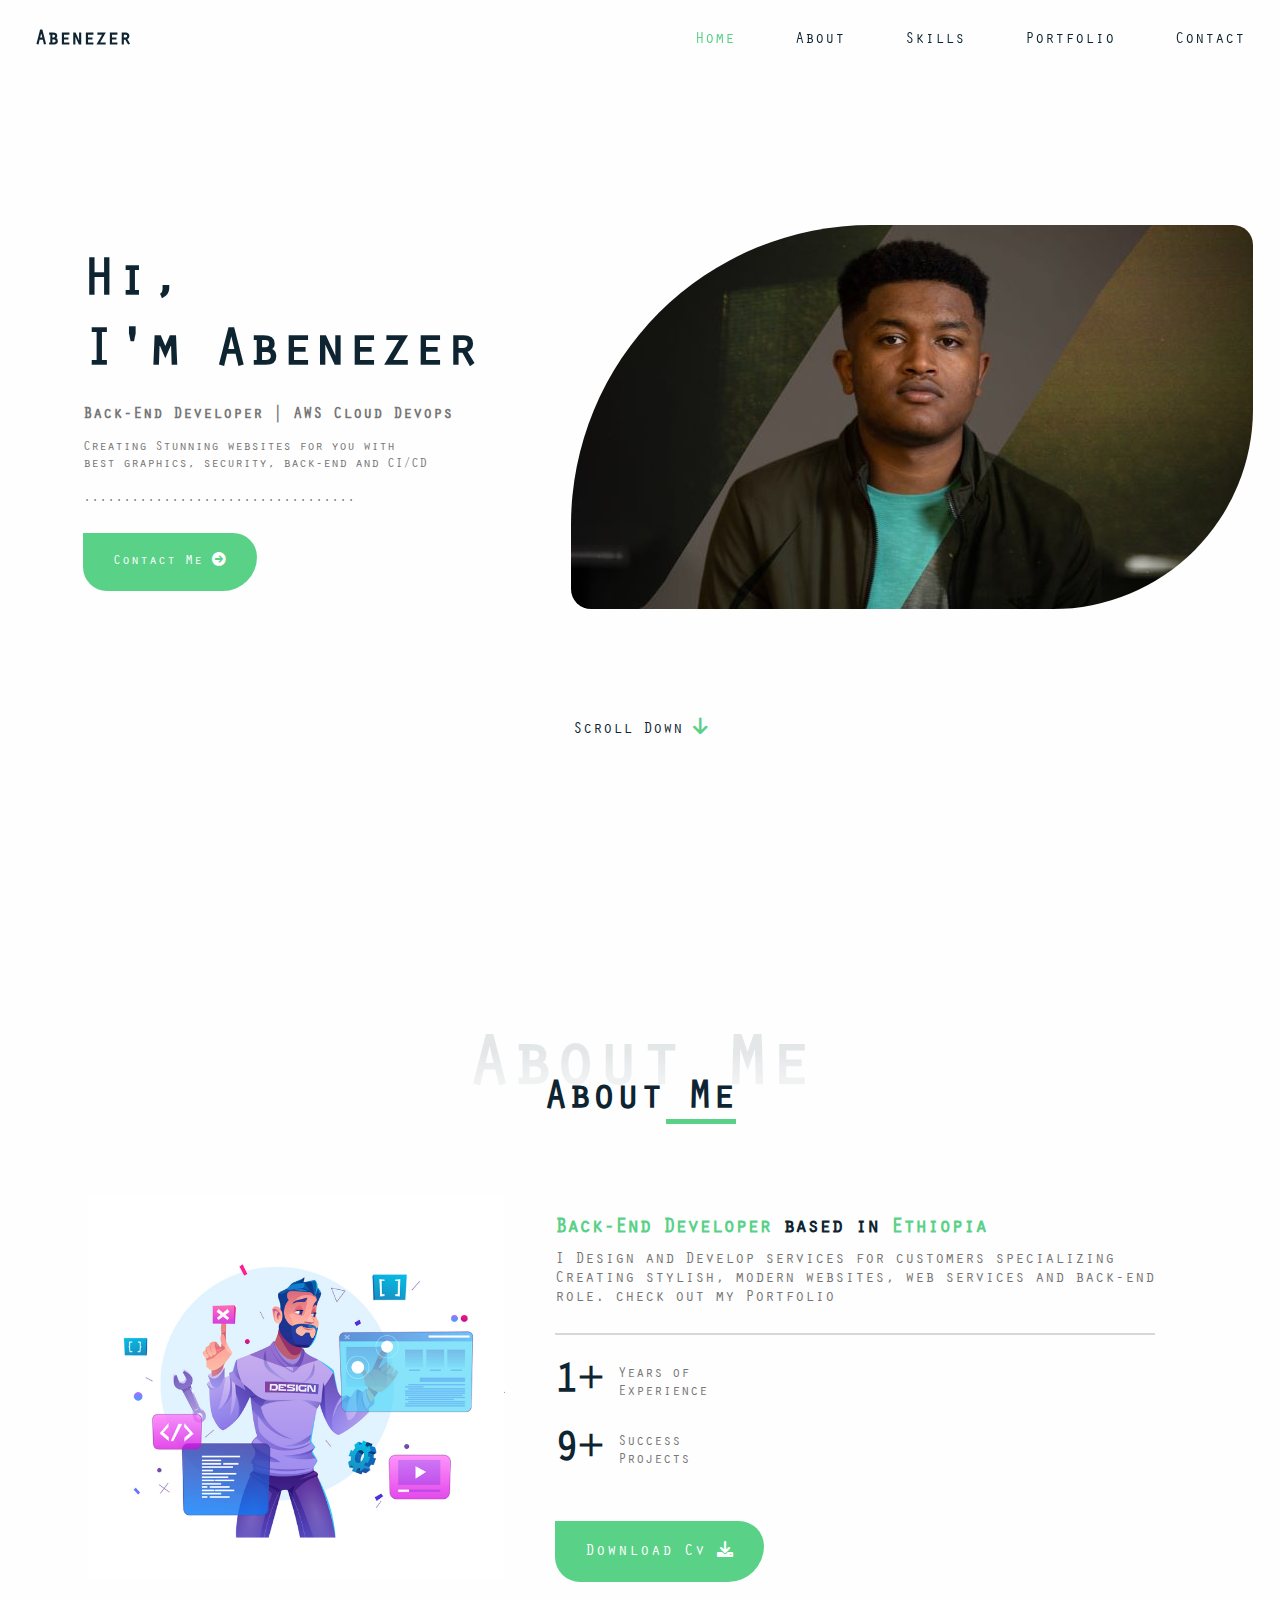
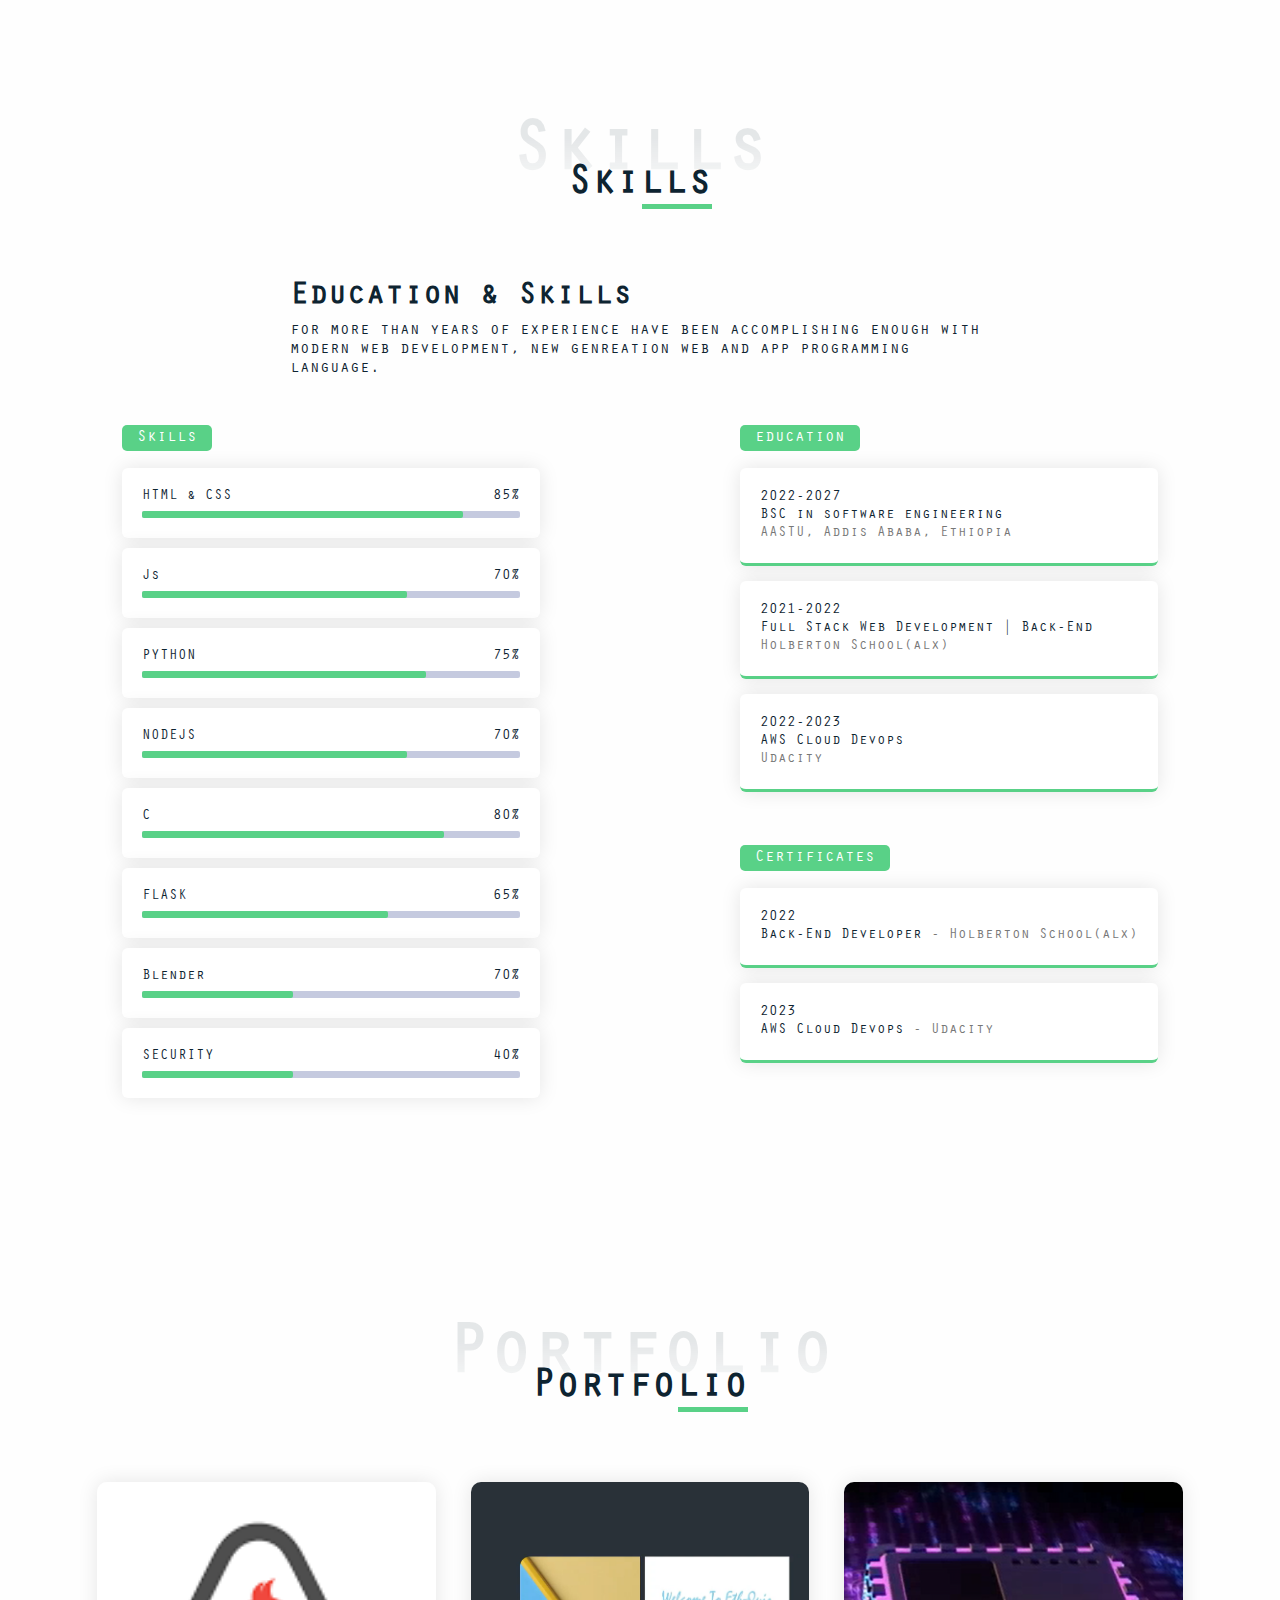
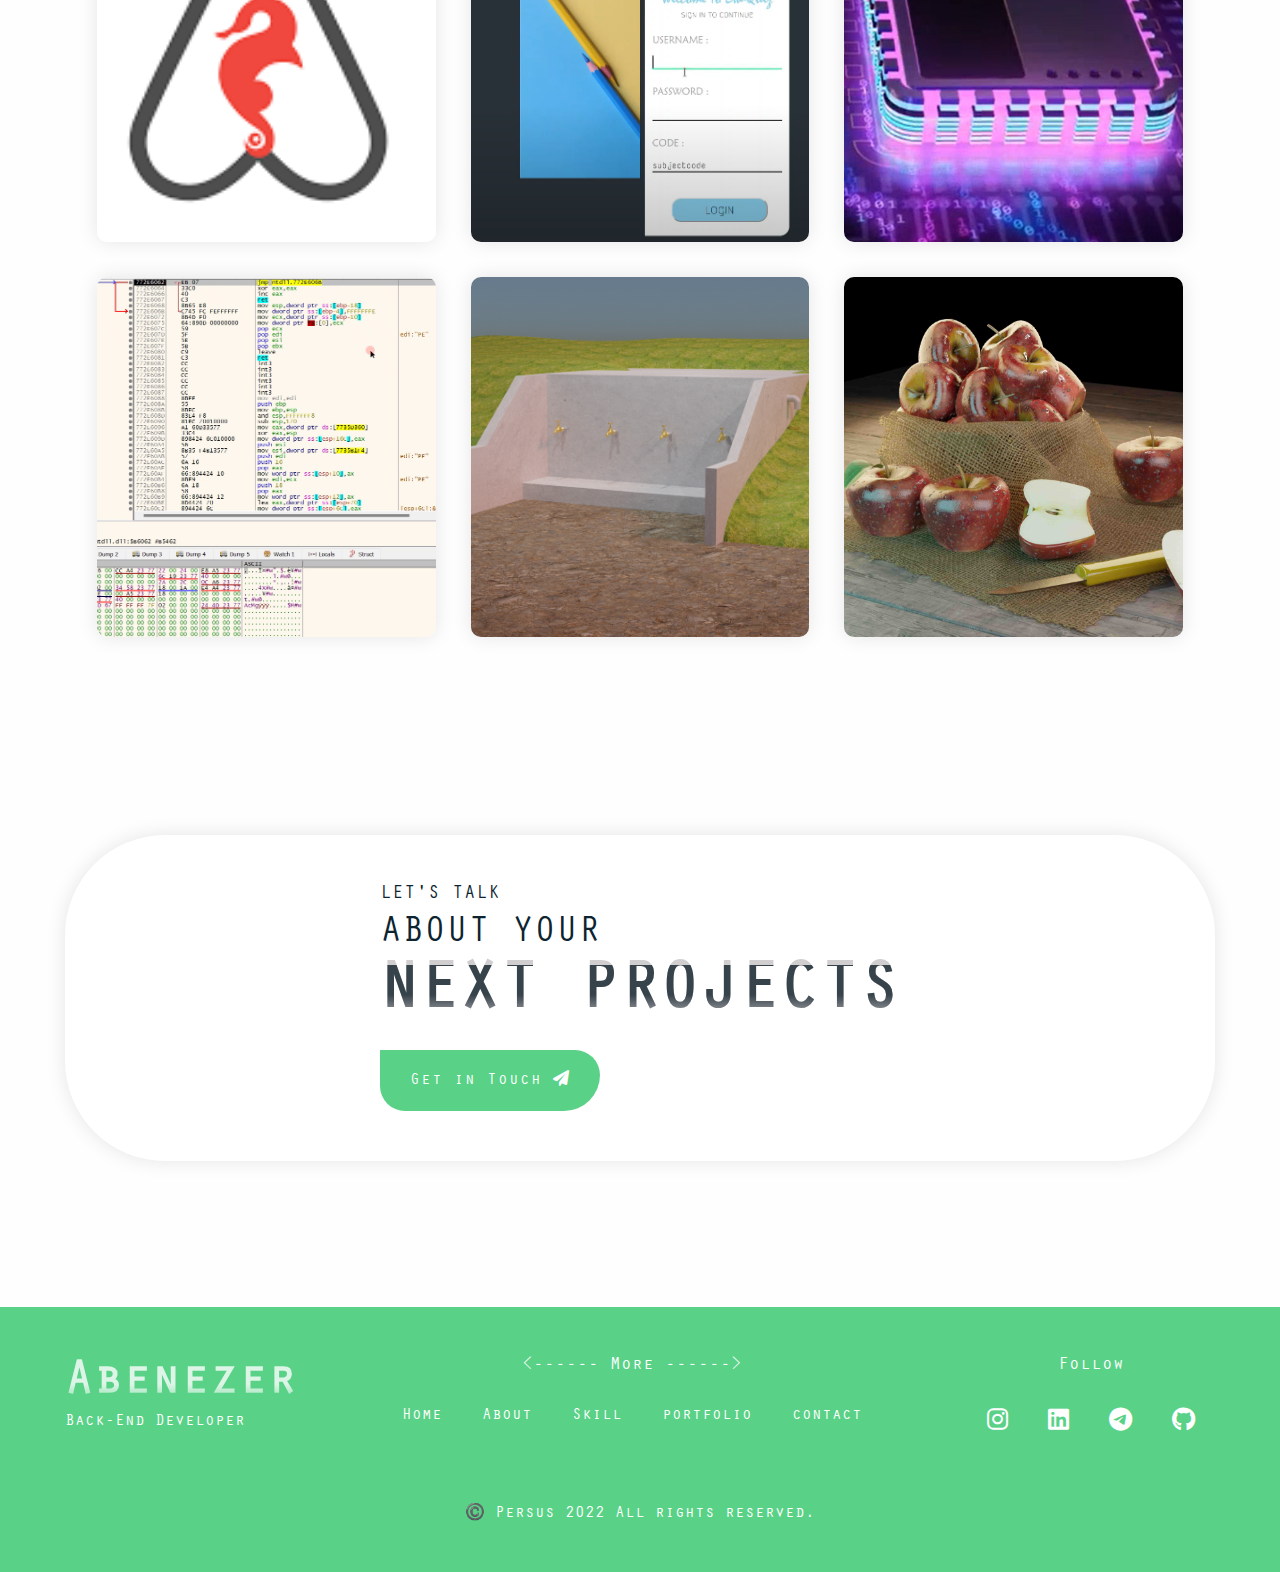
==== index.htm @ a0a7e8a4 "portfolio" ====
<!-- Developed by Abenezer Alemayehu -->
<!-- Date: 10/14/2022 -->
<!-- Description: Personal Portfolio-->
<!DOCTYPE html>
<html lang="en" dir="ltr">
    <head>
        <meta charset="utf-8">
        <meta name="viewport" content="width=device-width, initial-scale=1.0">
        <title>Personal-Portfolio</title>
        <link rel="stylesheet" href="css/style.css">
        <link rel="stylesheet" href="https://cdnjs.cloudflare.com/ajax/libs/font-awesome/6.0.0-beta2/css/all.min.css">
        <script src="https://unpkg.com/scrollreveal"></script>
    </head>
    <body>
        <div class="scrollToTop-btn flex-center">
            <i class="fas fa-arrow-up"></i>
        </div>
        <header>
            <div class="nav-bar">
                <a href="#" class="logo">Abenezer</a>
                <div class="navigation">
                    <div class="nav-items">
                        <div class="nav-close-btn"></div>
                        <a class="active" href="#home">Home</a>
                        <a href="#about">About</a>
                        <a href="#skills">Skills</a>
                        <a href="#portfolio">Portfolio</a>
                        <a href="#contact">Contact</a>
                    </div>
                </div>
                <div class="nav-menu-btn"></div>
            </div>
        </header>

        <!--- home section -->
        <section class="home flex-center" id="home">
            <div class="home-container">
                <div class="media-icons">
                    <a href="https://www.linkedin.com/in/abenezeralemayehu"><i class="fab fa-linkedin"></i></a>
                    <a href="https://www.instagram.com/abenezer871"><i class="fab fa-instagram"></i></a>
                    <a href="https://github.com/Abenezer-A/"><i class="fab fa-github"></i></a>
                </div>
                <div class="info">
                    <h2>Hi,</h2><h2>I'm Abenezer</h2>
                    <h3>Back-End Developer | AWS Cloud Devops</h3>
                    <p>Creating Stunning websites for you with best graphics, security, back-end and CI/CD</p>
                    <br>
                    <p>..................................</p>
                    <a href="mailto:abenezeralemayehu1819@gmail.com" class="btn">Contact Me <i class="fas fa-arrow-circle-right"></i></a>
                </div>
                <div class="home-img">
                    <img src="image/ab4.jpg" alt="">
                </div>
            </div>
            <a href="#about" class="scroll-down">Scroll Down <i class="fas fa-arrow-down"></i></a>
        </section>
        <!-- About section -->
        <section class="about section" id="about">
            <div class="container flex-center">
                <h1 class="section-title-01">About Me</h1>
                <h2 class="section-title-02">About Me</h2>
                <div class="content flex-center">
                    <div class="about-img">
                        <img src="image/about.png" alt="about">
                    </div>
                    <div class="about-info">
                        <div class="description">
                            <br>
                            <h4><span>Back-End Developer</span> based in<span> Ethiopia</span></h4>
                            <p>I Design and Develop services for customers specializing Creating stylish, modern websites, web services and back-end role. check out my Portfolio</p>
                        </div>
                    <ul class="proffesional-list">
                        <li class="list-item">
                            <h3>1+</h3>
                            <span>Years of<br>Experience</span>
                        </li>
                        <li class="list-item">
                            <h3>9+</h3>
                            <span>Success<br>Projects</span>
                        </li>
                    </ul>
                    <a href="https://drive.google.com/file/d/1BS_X59_1d1PXsRz8v6OmuKin9H6rAVSK/view?usp=drivesdk" class="btn">Download Cv <i class="fas fa-download"></i></a>
                    </div>
                </div>
            </div>
        </section>
        <!-- skill section -->
        <section class="skills section" id="skills">
            <div class="container flex-center">
                <h1 class="section-title-01">Skills</h1>
                <h2 class="section-title-02">Skills</h2>
                <div class="skills-description">
                    <h3>Education & Skills</h3>
                    <p>for more than years of experience have been accomplishing enough with modern web development, new genreation web and app programming language.</p>
                </div>
                <div class="skills-info education-all">
                    <div class="education">
                        <h4><label>Skills</label></h4>
                        <ul class="bars">
                            <li class="bar">
                                <div class="info">
                                    <span>HTML & CSS</span>
                                    <span>85%</span>
                                </div>
                                <div class="line html"></div>
                            </li>
                            <li class="bar">
                                <div class="info">
                                    <span>Js</span>
                                    <span>70%</span>
                                </div>
                                <div class="line js"></div>
                            </li>
                            <li class="bar">
                                <div class="info">
                                    <span>PYTHON</span>
                                    <span>75%</span>
                                </div>
                                <div class="line python"></div>
                            </li>
                            <li class="bar">
                                <div class="info">
                                    <span>NODEJS</span>
                                    <span>70%</span>
                                </div>
                                <div class="line nodejs"></div>
                            </li>
                            <li class="bar">
                                <div class="info">
                                    <span>C</span>
                                    <span>80%</span>
                                </div>
                                <div class="line c"></div>
                            </li>
                            <li class="bar">
                                <div class="info">
                                    <span>FLASK</span>
                                    <span>65%</span>
                                </div>
                                <div class="line flask"></div>
                            </li>
                            <li class="bar">
                                <div class="info">
                                    <span>Blender</span>
                                    <span>70%</span>
                                </div>
                                <div class="line security"></div>
                            </li>
                            <li class="bar">
                                <div class="info">
                                    <span>SECURITY</span>
                                    <span>40%</span>
                                </div>
                                <div class="line security"></div>
                            </li>
                        </ul>
                    </div>
                    <div class="education">
                        <h4><label>education</label></h4>
                        <ul class="edu-list">
                            <li class="item">
                                <span class="year">2022-2027</span>
                                <p><span>BSC in software engineering</span></p>
                                <p>AASTU, Addis Ababa, Ethiopia</p>
                            </li>
                            <li class="item">
                                <span class="year">2021-2022</span>
                                <p><span>Full Stack Web Development | Back-End</span></p>
                                <p>Holberton School(alx)</p>
                            </li>
                            <li class="item">
                                <span class="year">2022-2023</span>
                                <p><span>AWS Cloud Devops</span></p>
                                <p>Udacity</p>
                            </li>
                        </ul>
                        <br>
                        <br>
                        <br>
                        <div class="education">
                            <h4><label>Certificates</label></h4>
                            <ul class="edu-list">
                                <li class="item">
                                    <span class="year">2022</span>
                                    <p><span>Back-End Developer</span> - Holberton School(alx)</p>
                                </li>
                                <li class="item">
                                    <span class="year">2023</span>
                                    <p><span>AWS Cloud Devops</span> - Udacity</p>
                                </li>
                            </ul>
                        </div>
                    </div>

                    
                </div>
            </div>
        </div>
        </section>
        <!-- portfolio section -->
        <section class="portfolio section" id="portfolio">
            <div class="container flex-center">
                <h1 class="section-title-01">Portfolio</h1>
                <h2 class="section-title-02">Portfolio</h2>
                <div class="content">
                    <div class="portfolio-list">
                        <div class="img-card-container">
                            <div class="img-card">
                                <div class="overlay"></div>
                                <div class="info">
                                    <h3>Web Design</h3>
                                    <span>AirBnB Clone</span>
                                </div>
                                <img src="image/hbhb-4.png" alt="">
                            </div>
                            <div class="portfolio-model flex-center">
                                <div class="portfolio-model-body">
                                    <i class="fas fa-times portfolio-close-btn"></i>
                                    <h3>Web Design</h3>
                                    <img src="image/hbhb.png" alt="">
                                    <p>AirBnB clone is one of the portfolio project of Alx. with backend (python console, flask APi, json and mysql, flask frame-work).  you can get the source code of the project at <a href="">here.</a></p>
                                </div>
                            </div>
                        </div>
                        <div class="img-card-container">
                            <div class="img-card">
                                <div class="overlay"></div>
                                <div class="info">
                                    <h3>Web Design</h3>
                                    <span>Online Examination</span>
                                </div>
                                <img src="image/exam-t4.png" alt="">
                            </div>
                            <div class="portfolio-model flex-center">
                                <div class="portfolio-model-body">
                                    <i class="fas fa-times portfolio-close-btn"></i>
                                    <h3>Web Design</h3>
                                    <iframe width="942" height="530" src="https://www.youtube.com/embed/iFg1kMHRmvQ" title="What G-12 Examination looks like." frameborder="0" allow="accelerometer; autoplay; clipboard-write; encrypted-media; gyroscope; picture-in-picture" allowfullscreen></iframe>
                                    <p>This Idea Is From MOE and i made it for real, that used for giving exam for students with tech that will waived baises, cheating an other unneccesary things on exam using Ai.</p>
                                </div>
                            </div>
                        </div>
                        <div class="img-card-container">
                            <div class="img-card">
                                <div class="overlay"></div>
                                <div class="info">
                                    <h3>security</h3>
                                    <span>NCH Softwares-Hacking</span>
                                </div>
                                <img src="image/chips.png" alt="">
                            </div>
                            <div class="portfolio-model flex-center">
                                <div class="portfolio-model-body">
                                    <i class="fas fa-times portfolio-close-btn"></i>
                                    <h3>Cracking</h3>
                                    <iframe width="942" height="530" src="https://www.youtube.com/embed/L0CCNKdesjU" title="how to hack software" frameborder="0" allow="accelerometer; autoplay; clipboard-write; encrypted-media; gyroscope; picture-in-picture" allowfullscreen></iframe>
                                    <p>This video shows some vulnerability of NCH software, also guide for other developer to test their product before releasing it.</p>
                                </div>
                            </div>
                        </div>
                        <div class="img-card-container">
                            <div class="img-card">
                                <div class="overlay"></div>
                                <div class="info">
                                    <h3>Security</h3>
                                    <span>Icofx-Hacking</span>
                                </div>
                                <img src="image/reverse.png" alt="">
                            </div>
                            <div class="portfolio-model flex-center">
                                <div class="portfolio-model-body">
                                    <i class="fas fa-times portfolio-close-btn"></i>
                                    <h3>Cracking</h3>
                                    <iframe width="942" height="530" src="https://www.youtube.com/embed/84IcqSuBmvg" title="crack like pro (don't waste your money)." frameborder="0" allow="accelerometer; autoplay; clipboard-write; encrypted-media; gyroscope; picture-in-picture" allowfullscreen></iframe>
                                    <p>This video shows some vulnerability of ICOFX software , it's security is better than NCH yet their is some vulnerability.</p>
                                </div>
                            </div>
                        </div>
                        <div class="img-card-container">
                            <div class="img-card">
                                <div class="overlay"></div>
                                <div class="info">
                                    <h3>Animation</h3>
                                    <span>Water-Stream</span>
                                </div>
                                <img src="image/water.png" alt="">
                            </div>
                            <div class="portfolio-model flex-center">
                                <div class="portfolio-model-body">
                                    <i class="fas fa-times portfolio-close-btn"></i>
                                    <h3>Animation</h3>
                                    <img src="" alt="">
                                    <p>Unavailable Due To Copyright Issue.</p>
                                </div>
                            </div>
                        </div>
                        <div class="img-card-container">
                            <div class="img-card">
                                <div class="overlay"></div>
                                <div class="info">
                                    <h3>Animation</h3>
                                    <span>Art Collection</span>
                                </div>
                                <img src="image/apple.jpg" alt="">
                            </div>
                            <div class="portfolio-model flex-center">
                                <div class="portfolio-model-body">
                                    <i class="fas fa-times portfolio-close-btn"></i>
                                    <h3>Animated Art</h3>
                                    <img src="image/apple.jpg" alt="">
                                    <img src="image/poster.jpg" alt="">
                                </div>
                            </div>
                        </div>
                    </div>
                </div>
            </div>
        </section>
            <!-- touch with me -->
            <section class="get-in-touch sub-section" id="contact">
                <div class="container">
                    <div class="content flex-center">
                        <div class="contact-card flex-center">
                            <div class="title">
                                <h4>Let's Talk</h4>
                                <h3>About Your</h3>
                                <h2>Next Projects</h2>
                            </div>
                            <div class="contact-btn">
                                <a href="" class="btn">Get in Touch <i class="fas fa-paper-plane"></i></a>
                            </div>
                        </div>
                        
                    </div>
                </div>
            </div>
        </section>
       

        <!-- footer section -->
        <footer>
            <div class="footer-container">
                <div class="about group">
                    <h2>Abenezer</h2>
                    <p>Back-End Developer</p>
                </div>
                <div class="hr"></div>
                <div class="info group">
                    <h3> <------ More ------></h3>
                    <ul>
                        <li><a href="#home">Home</a></li>
                        <li><a href="#about">About</a></li>
                        <li><a href="#skills">Skill</a></li>
                        <li><a href="#portfolio">portfolio</a></li>
                        <li><a href="#contact">contact</a></li>
                    </ul>
                </div>
                <div class="hr"></div>
                <div class="follow group">
                    <h3>Follow</h3>
                    <ul>
                        <li><a href="https://www.instagram.com/abenezer871"><i class="fab fa-instagram"></i></a></li>
                        <li><a href="https://www.linkedin.com/in/abenezeralemayehu"><i class="fab fa-linkedin"></i></a></li>
                        <li><a href="https://t.me/@Abenezer_12"><i class="fab fa-telegram"></i></a></li>
                        <li><a href="https://github.com/Abenezer-A/"><i class="fab fa-github"></i></a></li>
                    </ul>
                </div>
            </div>
            <div class="footer-copyright group">
                
                <p> ©️ Persus 2022 All rights reserved.</p>
            </div>
        </footer>
    
        <script src="js/script.js"></script>
    </body>
</html>
---- css/style.css ----
:root{
    --first-color: #0e2431;
    --second-color: #59d187;
    --third-color: #777;
    --hover-color: #47deac;
    --body-bg-color: #fefefe;
    --card-bg-color: #fff;
    --modal-bg-color: #fff;
    --bg-transparent-color: rgba(0,0,0,0.1);
    --transparent-color-01: rgba(0,0,0,0.1);
    --transparent-color-02: rgba(106, 89, 209, 0.1);
    --line-color: #d7d7d7;
    --color-filter: invert(1);
    --box-shadow: 0px 0px 20px rgb(0 0 0 / 10%);
    --small-font-size: 0.9em;
    --normal-font-size: 1em;
    --scroll-bar-color: #c5cadf;
    --scroll-thumb-color: linear-gradient(to top, #00ff88, #00ffe7 );
    --scroll-thumb-hover-color: #39e16e;

}
@font-face{
    font-family: "orator std";
    src: url('../css/Orator-Std-Font.otf');
    }

*{
    margin: 0;
    padding: 0;
    box-sizing: border-box;
    font-family: 'orator std';

}

html{
    scroll-behavior: smooth;
}

body{
    color: var(--first-color);
    background: var(--body-bg-color);
    margin: 2rem 0 0 0;
    transition: .5s ease;
}

a{
    text-decoration: none;
}

li{
    list-style: none;
}

::-webkit-scrollbar{
    width: 10px;
    background: var(--scroll-bar-color);
}
::-webkit-scrollbar-thumb{
    background: var(--scroll-thumb-color);
    border-radius: 2em;
}

header{
    z-index: 5555;
    width:100%;
    position: fixed;
    top: 0;
    left: 0;
    backdrop-filter: blur(50px);
    transition: .6s ease;
}

header.embed{
    background: rgab(255, 255, 255, 0.1);
    box-shadow: var(--box-shadow);
}

.nav-bar{
    position: relative;
    height: calc(4rem + 1rem);
    max-width: 1250px;
    display: flex;
    justify-content: space-between;
    align-items: center;
    margin-left: auto;
    margin-right: auto;
    padding: 0 20px;
    transition: .6s ease;
}

header.embed .nav-bar{
    height: calc(2.5rem + 1rem);
}

.nav-bar .logo {
    color: var(--first-color);
    font-size: 1.3em;
    font-weight: 600;
}

.nav-items a{
    color: var(--first-color);
    font-size: var(--normal-font-size);
    font-weight: 500;
}

.nav-items a.active{
    color: var(--second-color);
}

.section-title-02{
    font-size: 2.5em;
    font-weight: 700;
    transform: translateY(-70px);
}


.section-title-02:before{
    content: '';
    position: absolute;
    width: 70px;
    height: 5px;
    right: 0;
    bottom: 0;
    background: var(--second-color);
}

.nav-items a:not(:last-child){
    margin-right: 50px;
}
.nav-items a:hover{
    color: var(--second-color);
}

.nav-menu-btn{
    display: none;
}

.home{
    position: relative;
    max-width: 1250px;
    min-height: 100vh;
    margin-left: auto;
    margin-right: auto;
    padding: 4rem 2rem;
    flex-direction: column;
}

.home .home-container{
    display: flex;
    justify-content: space-between;
    align-items: center;
    width: 100%;
}

.home-container .media-icons{
    display: flex;
    flex-direction: column;
    margin-left: -80px;
}

.home-container .media-icons a{
    color: var(--second-color);
    font-size: 1.5rem;
    margin: 10px 0;
}

.btn{
    background: var(--second-color);
    color: #fff;
    font-size: var(--normal-font-size);
    font-weight: 500;
    display: inline-block;
    margin-top: 25px;
    padding: 20px 30px;
    letter-spacing: 1px;
    border-radius: 0px 70px 100px 70px;
}

.btn:hover{
    background: var(--hover-color);
}

.flex-center{
    display: flex;
    justify-content: center;
    align-items: center;
}
.home-container .home-img{
    position: relative;
    margin-right: -20px;
}
.home-container .home-img img{
    border-radius: 300px 20px 200px 20px;
}

.home .scroll-down{
    margin-top: 100px;
    color: var(--first-color);
    font-size: var(--normal-font-size);
}

.home .scroll-down i{
    color: var(--second-color);
    font-size: 1.2em;
    animation: arrow-down ease 2s infinite;
}

.home-container .info h2{
    font-size: 4em;
    font-weight: 600;
    line-height: 70px;
}

.home-container .info h3{
    color: var(--third-color);
    font-feature-settings: 1.3em;
    font-weight: 600;
    line-height: 50px;
}

.home-container .info p{
    color: var(--third-color);
    font-size: var(--normal-font-size);
    max-width: 350px;
}

.section{
    position: relative;
    max-width: 1150px;
    margin-left: auto;
    margin-right: auto;
    padding: 6rem 2rem 2rem;
}

.sub-section{
    position: relative;
    max-width: 1150px;
    margin-left: auto;
    margin-right: auto;
    padding: 6rem 0;
}

.section-title-01 {
   font-size: 4.5em;
   font-weight: 800;
   margin-bottom: 2rem;
   background: linear-gradient(to top, transparent 0%, var(--first-color) 70%);
   -webkit-background-clip: text;
   -webkit-text-fill-color: transparent;
   opacity: .1;
}

.section-title-02{
    font-size: 2.5em;
    font-weight: 700;
    transform: translateY(-70px);
}


.section-title-02:before{
    content: '';
    position: absolute;
    width: 70px;
    height: 5px;
    right: 0;
    bottom: 0;
    background: var(--second-color);
}
.container{
    position: relative;
    flex-direction: column;
}

.about .container .content{
    column-gap: 40px;
    width: 100%;
}

.about-img{
    position: relative;
}

.about-img img{
    max-width: 100%;
    min-width: 500px;
    margin-left: -10px ;
}

.about-info .description{
    max-width: 600px;
}

.about-info .description h3{
    font-size: 2em;
    font-weight: 600;
    margin-bottom: 10px;
}

.about-info .description h4{
    font-size: 1.3em;
    font-weight: 600;
    margin-bottom: 10px;
}

.about-info .description h4 span{
    color: var(--second-color);
}

.about-info .description p{
    color: var(--third-color);
    font-size: var(--normal-font-size);
    margin-bottom: 25px;
    padding-bottom: 25px;
    border-bottom: 2px solid var(--line-color);
}

.about-info .proffesional-list{
    display: flex;
    column-gap: 30px;
}

.about-info .proffesional-list .list-item{
    display: flex;
    justify-content: center;
    align-items: center;
    column-gap: 15px;
    margin-bottom: 20px;
}

.about-info .proffesional-list .list-item h3{
    font-size: 2.5em;
    font-weight: 700;
}

.about-info .proffesional-list .list-item span{
   color: var(--third-color);
   font-size: var(--small-font-size);
}

.skills .container .content{
    width: 100%;
}

.skills-description{
    max-width: 700px;
    margin-bottom: 50px;
}

.skills-description h3{
    font-size: 2em;
    margin-bottom: 5px;
}

.skills-info{
    max-width: 100%;
    display: grid;
    grid-template-columns: repeat(auto-fill, minmax(300px, 1fr));
    gap: 200px;
    margin: 0 auto;
}

.skills-info h4{
    margin-bottom: 20px;
}

.skills-info h4 label{
    background: var(--second-color);
    color: #fff;
    font-size: var(--normal-font-size);
    font-weight: 400;
    padding: 5px 15px;
    border-radius: 5px;
}

.education-all{
    margin-bottom: 80px;
    
}

.edu-list .item{
    background: var(--card-bg-color);
    box-shadow: var(--box-shadow);
    border-bottom: 3px solid var(--second-color);
    padding: 20px;
    margin-top: 15px;
    border-radius: 6px;
    transition: .3s ease;
}

.edu-list .item .year{
    font-size: var(--small-font-size);
    margin-bottom: 5px ;
}

.edu-list .item p{
    color: var(--third-color);
    font-size: var(--small-font-size);
}

.edu-list .item p span{
    color: var(--first-color);
    font-size: var(--normal-font-size);
    font-weight: 500;
}

.bar{
    background: var(--card-bg-color);
    box-shadow: var(--box-shadow);
    margin-bottom: 10px;
    padding: 20px;
    border-radius: 6px;
    transition: .3s ease;
}

.bar .info{
    display: flex;
    justify-content: space-between;
    align-items: center;
    margin-bottom: 5px;
    font-size: var(--small-font-size);
}
 
.bar .info span{
    font-weight: 500;
}

.bar .line{
    position: relative;
    width: 100%;
    height: 7px;
    background: #c5cadf;
    border-radius: 2px;
}

.bar .line:before{
    content: '';
    position: absolute;
    height: 100%;
    top: 0;
    left: 0;
    background: var(--second-color);
    border-radius: 2px;
}

.bar .html::before{
    width: 85%;

}
.bar .js::before{
    width: 70%;

}
.bar .python::before{
    width: 75%;

}
.bar .c::before{
    width: 80%;

}
.bar .security::before{
    width: 40%;

}
.bar .nodejs::before{
    width: 70%;

}
.bar .flask::before{
    width: 65%;

}

.portfolio .container .content{
    width: 100%;
}

.portfolio-list{
    display: grid;
    grid-template-columns: repeat(auto-fill, minmax(300px, 1fr));
    max-width: 100%;
    gap: 35px;
    margin: 0 auto;
}

.portfolio-list .img-card{
    position: relative;
    max-width: 100%;
    height: 360px;
    border-radius: 10px;
    box-shadow: var(--box-shadow);
    overflow: hidden;
    cursor: pointer;
}

.portfolio-list .img-card .overlay{
    transition: 1s ease;
}

.portfolio-list .img-card:hover .overlay{
    z-index: 777;
    position: absolute;
    width: 100%;
    height: 100%;
    background: rgba(0, 0, 0, 0.5);
}

.portfolio-list .img-card .info{
    z-index: 777;
    position: absolute;
    bottom: 0;
    left: 0;
    margin: 20px;
    color: #fff;
    transform: translateY(20px);
    opacity: 0;
    transition: .5s ease;
}

.portfolio-list .img-card:hover .info{
    transform: translateY(0);
    opacity: 1;
}

.portfolio-list .img-card .info h3{
    font-size: 1.5em;  
}

.portfolio-list .img-card .info span{
    font-size: 1.2em;  
}

.portfolio-list .img-card img{
    width: 100%;
    height: 100%;
    object-fit: cover; 
}

.portfolio-model{
    z-index: 999999;
    position: fixed;
    width: 100%;
    height: 100%;
    top: 0;
    left: 0;
    background: var(--transparent-color-01);
    backdrop-filter: blur(20px);
    visibility: hidden;
    opacity: 0;
    transition: .3s ease;
}

.portfolio-model.active{
    visibility: visible;
    opacity: 1;
}

.portfolio-model-body{
    position: relative;
    background: var(--modal-bg-color);
    max-width: 600px;
    margin: 20px;
    padding: 40px;
    border-radius: 10px;
    box-shadow: var(--box-shadow);
}

.portfolio-model.active .portfolio-model-body{
    transform: translateY(0);
}

.portfolio-close-btn{
    position: absolute;
    top: 0;
    right: 0;
    margin: 20px;
    cursor: pointer;
}

.portfolio-model-body h3{
    font-size: 1.5em;
}

.portfolio-model-body iframe{
    
    width: 100%;
    margin: 20px 0;
    border-radius: 10px;
}

.portfolio-model-body img{
    width: 100%;
    margin: 20px 0;
    border-radius: 10px;
}

.get-in-touch{
    margin-top: 70px;
}

.get-in-touch .container .content{
    width: 100%;
}

.get-in-touch .contact-card{
    position: relative;
    width: 90%;
    background: var(--card-bg-color);
    box-shadow: var(--box-shadow);
    padding: 50px;
    border-radius: 100px;
    column-gap: 50px;
}

.contact-card .title{
    text-transform: uppercase;
    line-height: 60px;

}

.contact-card .title h4{
    font-size: 1.2em;
    font-weight: 300;
    line-height: 20px;
}

.contact-card .title h3{
    font-size: 2.3em;
    font-weight: 400;
}

.contact-card .title h2{
    font-size: 4.2em;
    font-weight: 700;
    background: linear-gradient(to top, transparent 0%, var(--first-color) 50%);
    -webkit-background-clip: text;
    -webkit-text-fill-color: #544a4a4d;
    opacity: .9;
}

footer{
    display: flex;
    justify-content: center;
    align-items: center;
    flex-direction: column;
    background: var(--second-color);
    width: 100%;
    margin-top: 50px;
    padding: 3rem 2rem;
    color: #fff;
}

footer a{
    color: #fff;
}

.footer-container{
    display: flex;
    justify-content: space-between;
    width: 100%;
    max-width: 1150px;
}

.footer-container .about h2{
    font-size: 3em;
    font-weight: 600;
    background: linear-gradient(to top, transparent 0%, #fff 50%);
    -webkit-background-clip: text;
    -webkit-text-fill-color: transparent;
    opacity: .8;
}

.footer-container .about p{
    font-size: var(--normal-font-size);
    font-weight: 300;
    margin-bottom: 20px;
}

.footer-container .info, .footer-container .follow{
    display: flex;
    align-items: center;
    flex-direction: column;
}

.footer-container .info h3, .footer-container .follow h3{
    font-size: 1.1em;
    font-weight: 500;
    margin-bottom: 30px;
}

.footer-container .info ul, .footer-container .follow ul{
    display: flex;
}

.footer-container .info a{
    margin: 20px;
}

.footer-container .follow a{
    font-size: 1.5em;
    margin: 20px;
}

.footer-copyright p{
    font-size: var(--normal-font-size);
    font-weight: 300;
    margin-top: 50px;
}

.scrollToTop-btn{
    z-index: 999999;
    position: fixed;
    right: 0;
    bottom: 20px;
    width: 45px;
    height: 45px;
    background: var(--second-color);
    color: #fff;
    font-size: var(--small-font-size);
    border-radius: 30px;
    cursor: pointer;
    opacity: 0;
    transition: .5s ease;
}

.scrollToTop-btn.active{
    right: 20px;
    pointer-events: all;
    opacity: 1;
}

.about-img img{
    min-width: 0;
    width: 100%;
}

.about-info{
    min-width: 0;
    width: 100%;
}

.about-info .proffesional-list{
    flex-direction: column;
}

.about-info .proffesional-list .list-item{
    justify-content: start;
}

.home .home-container .info{
    font-size: 0.85rem;
}

.get-in-touch .contact-card{
    display: grid;
    width: 100%;
}





@media screen and (max-width: 1070px) {
   
    .about .container .content{
        display: grid;
        width: 100%;
        row-gap: 20px;
    }
    

    .navigation{
        position: fixed;
        width: 100%;
        height: 100vh;
        top: 0;
        left: 0;
        display: flex;
        justify-content: center;
        align-items: center;
        background: var(--transparent-color-01);
        visibility: hidden;
        opacity: 0;
        transition: .3s ease;
    }

    .navigation.active{
        visibility: visible;
        opacity: 1;

    }

    .nav-items{
        position: relative;
        background: var(--modal-bg-color);
        width: 600px;
        max-width: 600px;
        display: flex;
        align-items: center;
        flex-direction: column;
        margin: 20px;
        padding: 40px;
        border-radius: 10px;
        box-shadow: var(--box-shadow);
        transform: translateY(-50px);
        transition: .3s ease;
    } 

    .navigation.active .nav-items{
        transform: translateY(0px);
    }

    .nav-items a{
        margin: 15px 50px;
    }

    .nav-close-btn{
        position: absolute;
        background: url(../image/x.jpg)no-repeat;
        border-radius: 200px;
        background-position: center;
        width: 40px;
        height: 40px;
        top: 0;
        right: 0;
        margin: 10px;
        cursor: pointer;
    }


    .nav-menu-btn{
        background: url(../image/menu.png)no-repeat;
        background-size: 70px;
        background-position: center;
        width: 40px;
        height: 40px;
        cursor: pointer;
        margin: 10px;
        display: block;
    }

    footer .footer-container{
        flex-direction: column;
    }

    .footer-container .about, .footer-container .info{
        display: flex;
        justify-content: center;
        align-items: center;
        flex-direction: column;
        margin-bottom: 50px;
    }

    .footer-container .info ul{
        align-items: center;
        flex-direction: column;
    }
    
    .footer-container .hr{
        width: 100%;
        height: 2px;
        background: rgba(255, 255, 255, 0.1);
        margin: 10px 0 22px;
    }
    .contact-card .title{
        font-size: 0.8em;
        line-height: 50px;
    }
    
}

@media  screen and (max-width: 730px) {
    body{
        margin: 5rem 0 0 0;
    }

    .section-title-01{
        font-size: 3em;
    }

    .section-title-02{
        font-size: 2em;
        transform: translateY(-65px);
    }

    .home .home-container{
        display: grid;
    }

    .home-container .home-img{
        position: absolute;
    }

    .home-container .home-img img{
        width: 65%;
        transform: translate(80px, -180px);
    }

    .home .home-container .info{
        font-size: 0.8rem;
    }

    .media-icons{
        margin-bottom: 80px;
    }

    
}
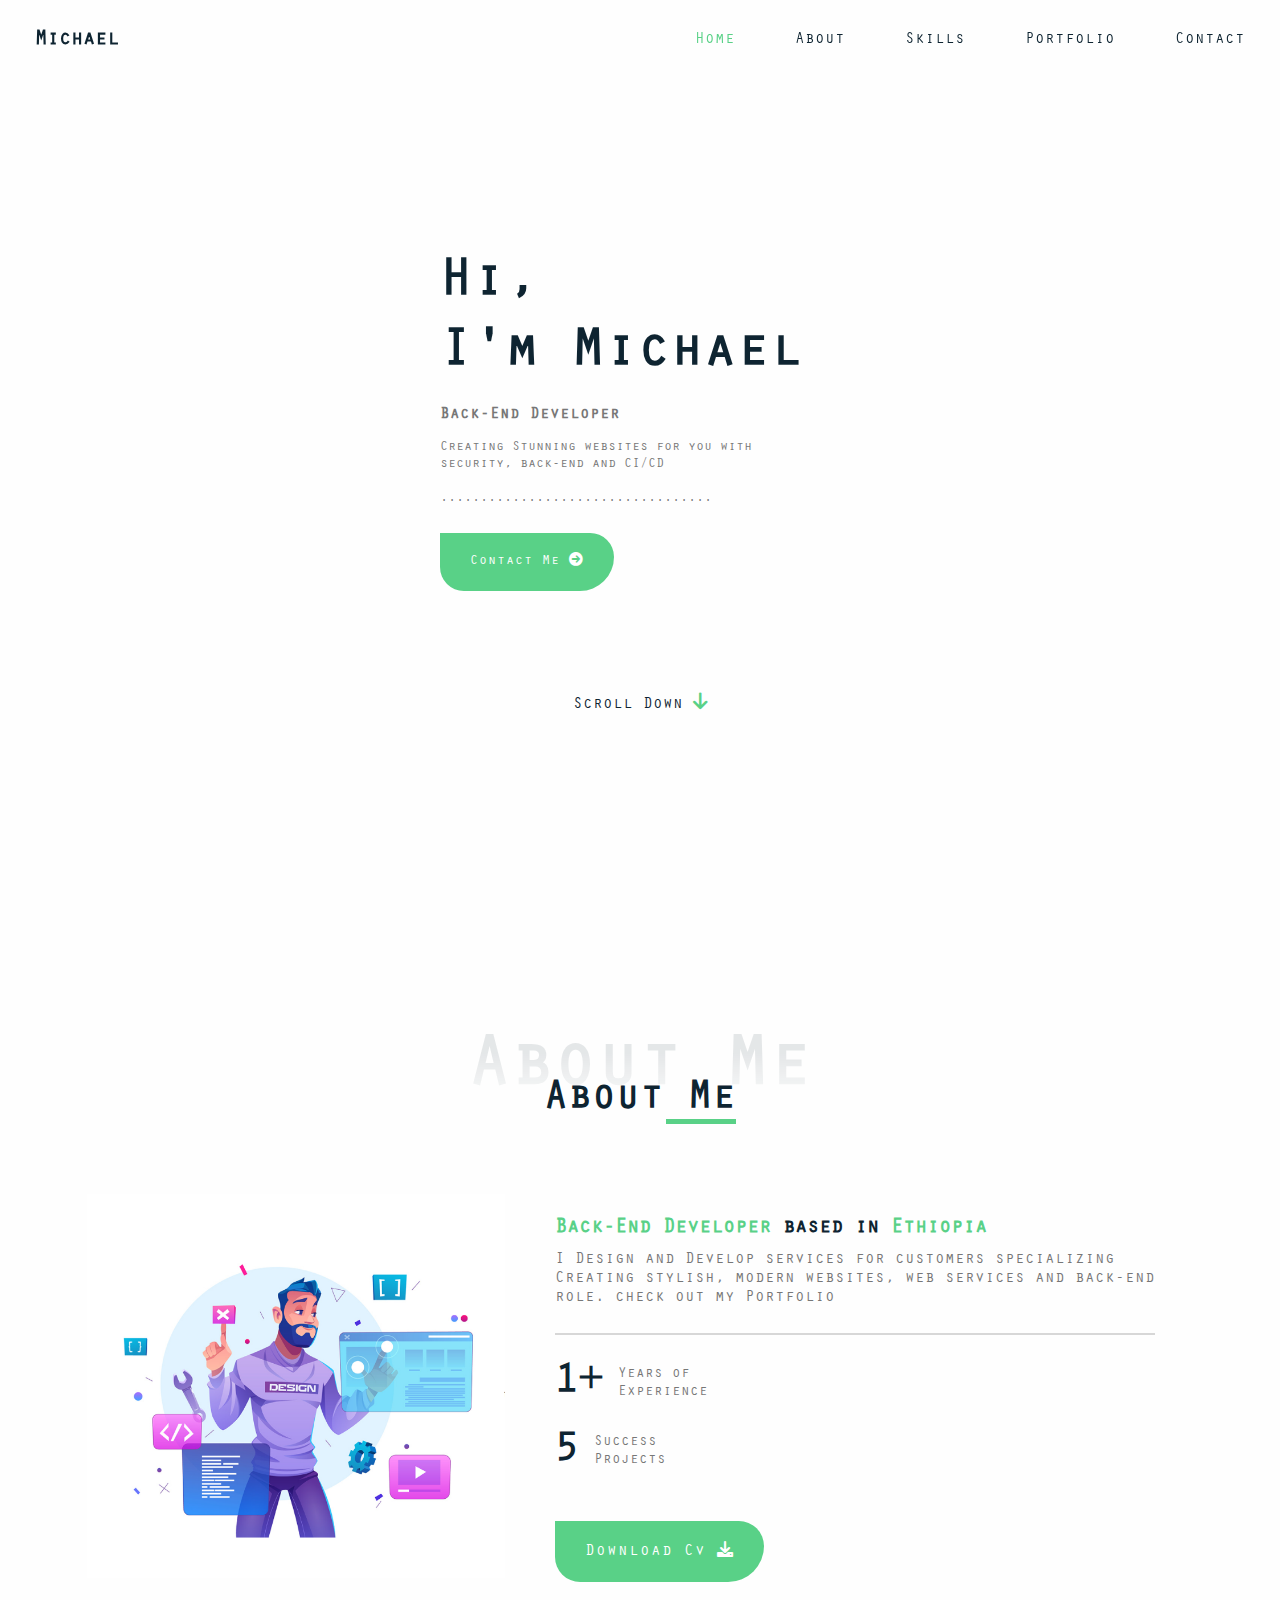
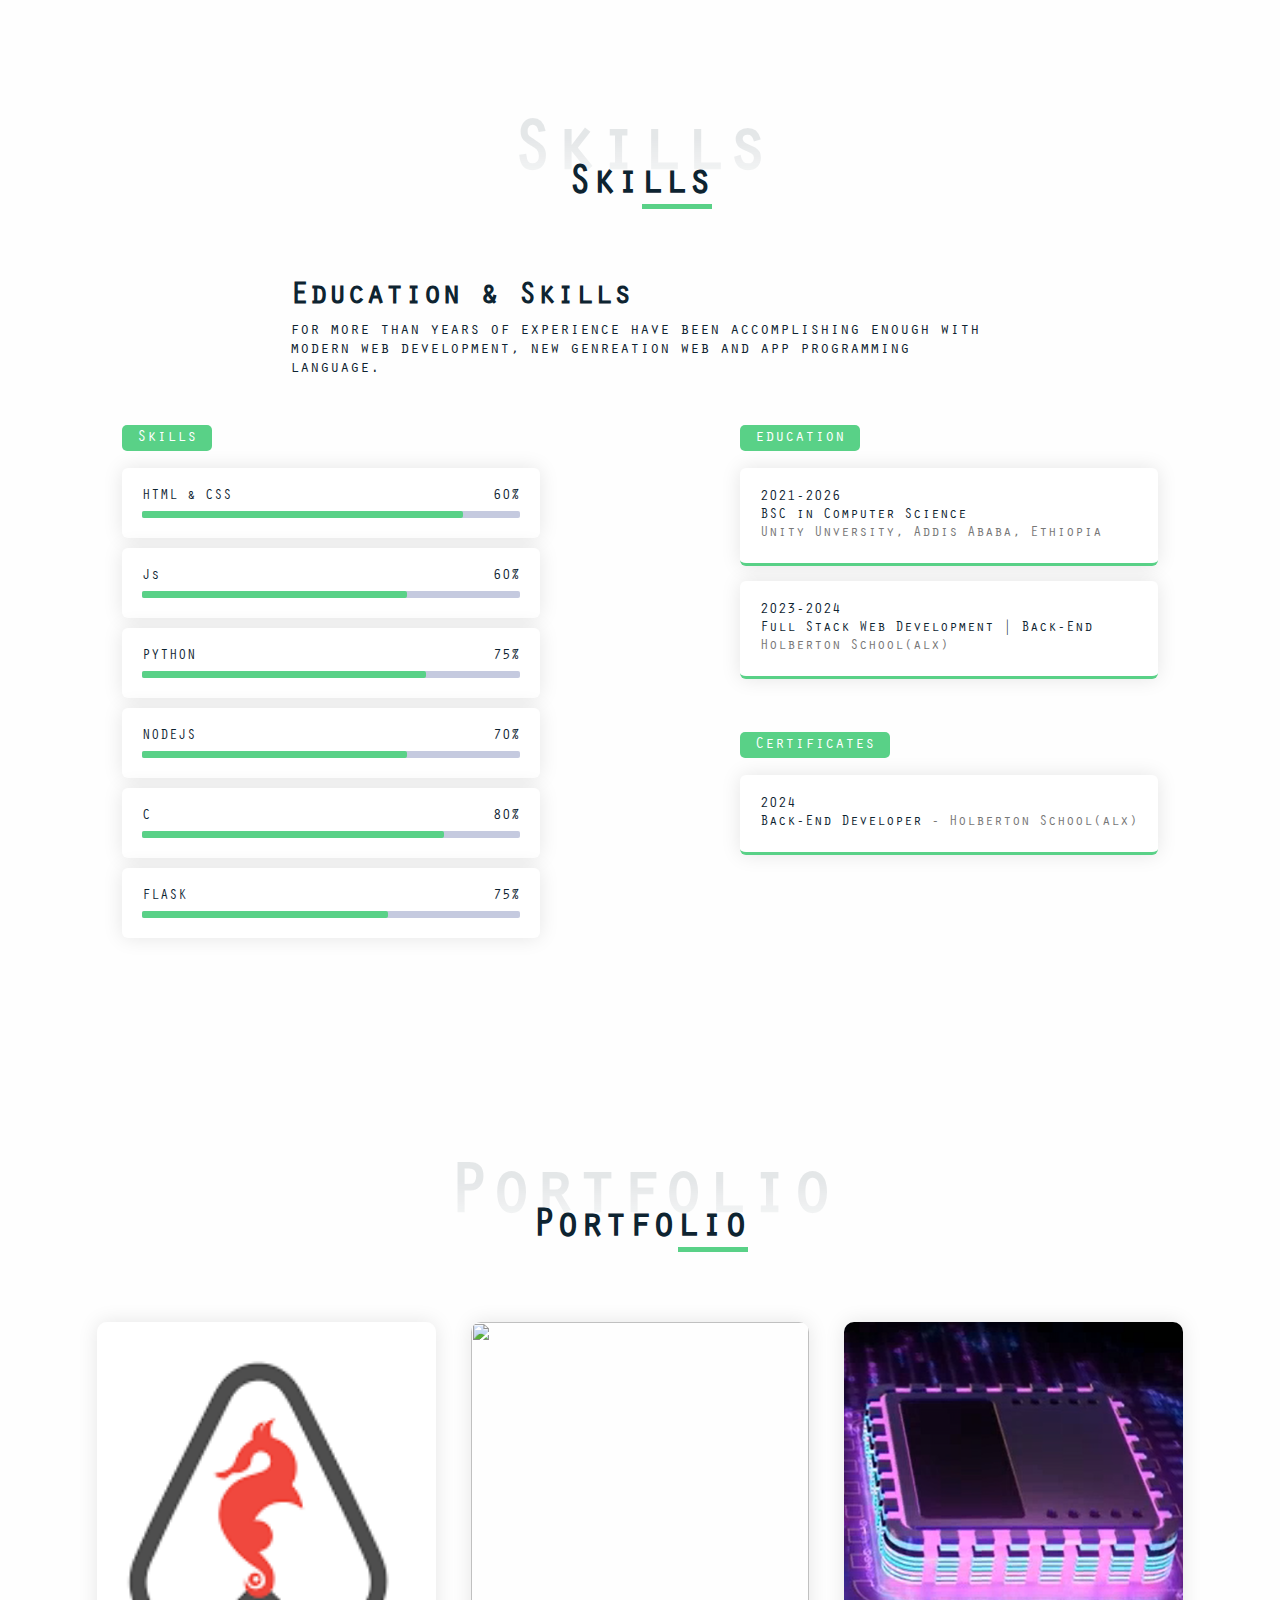
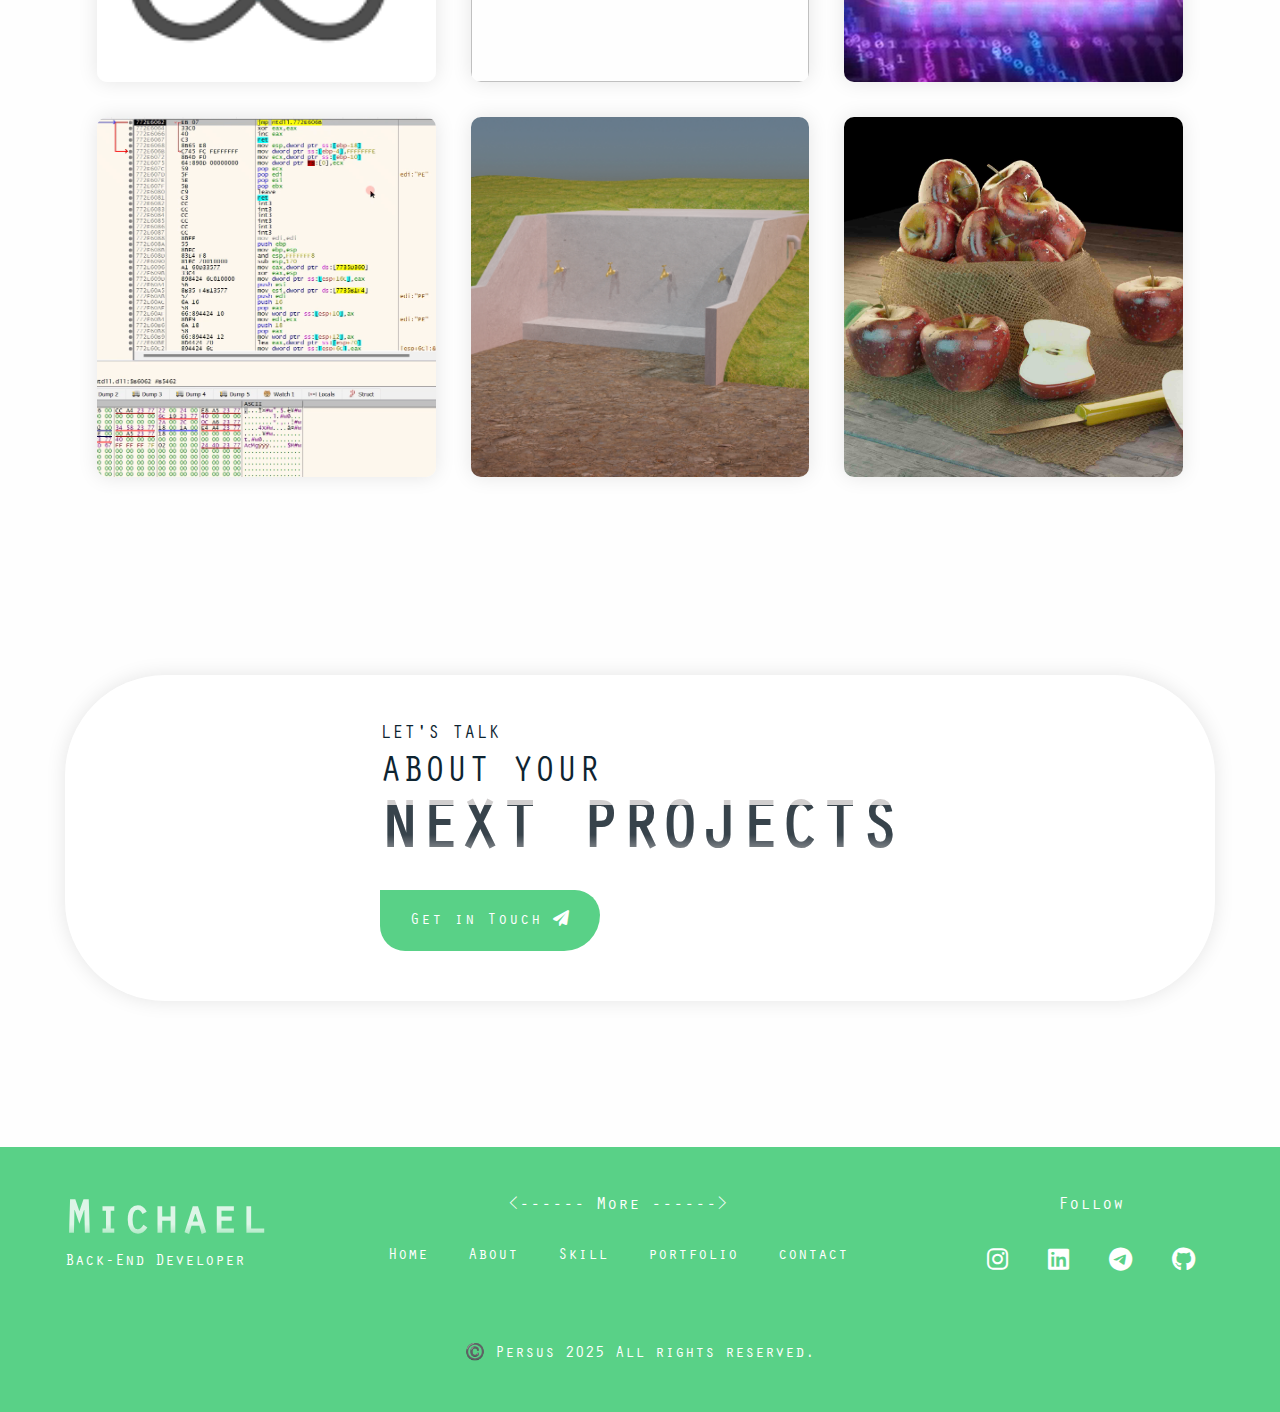
==== commit 1c68f9df: "upd" ====
--- a/index.htm
+++ b/index.htm
@@ -17,7 +17,7 @@
         </div>
         <header>
             <div class="nav-bar">
-                <a href="#" class="logo">Abenezer</a>
+                <a href="#" class="logo">Michael</a>
                 <div class="navigation">
                     <div class="nav-items">
                         <div class="nav-close-btn"></div>
@@ -36,20 +36,20 @@
         <section class="home flex-center" id="home">
             <div class="home-container">
                 <div class="media-icons">
-                    <a href="https://www.linkedin.com/in/abenezeralemayehu"><i class="fab fa-linkedin"></i></a>
-                    <a href="https://www.instagram.com/abenezer871"><i class="fab fa-instagram"></i></a>
-                    <a href="https://github.com/Abenezer-A/"><i class="fab fa-github"></i></a>
+                    <a href="https://www.linkedin.com/in/michael-solomon-0250a8271/"><i class="fab fa-linkedin"></i></a>
+                    <a href="https://www.instagram.com/papa.boy_7"><i class="fab fa-instagram"></i></a>
+                    <a href="https://github.com/Mckienzie7/"><i class="fab fa-github"></i></a>
                 </div>
                 <div class="info">
-                    <h2>Hi,</h2><h2>I'm Abenezer</h2>
-                    <h3>Back-End Developer | AWS Cloud Devops</h3>
-                    <p>Creating Stunning websites for you with best graphics, security, back-end and CI/CD</p>
+                    <h2>Hi,</h2><h2>I'm Michael</h2>
+                    <h3>Back-End Developer</h3>
+                    <p>Creating Stunning websites for you with  security, back-end and CI/CD</p>
                     <br>
                     <p>..................................</p>
-                    <a href="mailto:abenezeralemayehu1819@gmail.com" class="btn">Contact Me <i class="fas fa-arrow-circle-right"></i></a>
+                    <a href="mailto:michaelelsa12@gmail.com.com" class="btn">Contact Me <i class="fas fa-arrow-circle-right"></i></a>
                 </div>
                 <div class="home-img">
-                    <img src="image/ab4.jpg" alt="">
+                    <img src="image/ms7.jpg" alt="">
                 </div>
             </div>
             <a href="#about" class="scroll-down">Scroll Down <i class="fas fa-arrow-down"></i></a>
@@ -75,11 +75,11 @@
                             <span>Years of<br>Experience</span>
                         </li>
                         <li class="list-item">
-                            <h3>9+</h3>
+                            <h3>5</h3>
                             <span>Success<br>Projects</span>
                         </li>
                     </ul>
-                    <a href="https://drive.google.com/file/d/1BS_X59_1d1PXsRz8v6OmuKin9H6rAVSK/view?usp=drivesdk" class="btn">Download Cv <i class="fas fa-download"></i></a>
+                    <a href="https://drive.google.com/file/d/1yK9PvJs8iBoAnD1V5FTo2VWZyEY4tzmS/view?usp=sharing" class="btn">Download Cv <i class="fas fa-download"></i></a>
                     </div>
                 </div>
             </div>
@@ -100,14 +100,14 @@
                             <li class="bar">
                                 <div class="info">
                                     <span>HTML & CSS</span>
-                                    <span>85%</span>
+                                    <span>60%</span>
                                 </div>
                                 <div class="line html"></div>
                             </li>
                             <li class="bar">
                                 <div class="info">
                                     <span>Js</span>
-                                    <span>70%</span>
+                                    <span>60%</span>
                                 </div>
                                 <div class="line js"></div>
                             </li>
@@ -135,44 +135,27 @@
                             <li class="bar">
                                 <div class="info">
                                     <span>FLASK</span>
-                                    <span>65%</span>
+                                    <span>75%</span>
                                 </div>
                                 <div class="line flask"></div>
                             </li>
-                            <li class="bar">
-                                <div class="info">
-                                    <span>Blender</span>
-                                    <span>70%</span>
-                                </div>
-                                <div class="line security"></div>
-                            </li>
-                            <li class="bar">
-                                <div class="info">
-                                    <span>SECURITY</span>
-                                    <span>40%</span>
-                                </div>
-                                <div class="line security"></div>
-                            </li>
+
                         </ul>
                     </div>
                     <div class="education">
                         <h4><label>education</label></h4>
                         <ul class="edu-list">
                             <li class="item">
-                                <span class="year">2022-2027</span>
-                                <p><span>BSC in software engineering</span></p>
-                                <p>AASTU, Addis Ababa, Ethiopia</p>
+                                <span class="year">2021-2026</span>
+                                <p><span>BSC in Computer Science</span></p>
+                                <p>Unity Unversity, Addis Ababa, Ethiopia</p>
                             </li>
                             <li class="item">
-                                <span class="year">2021-2022</span>
+                                <span class="year">2023-2024</span>
                                 <p><span>Full Stack Web Development | Back-End</span></p>
                                 <p>Holberton School(alx)</p>
                             </li>
-                            <li class="item">
-                                <span class="year">2022-2023</span>
-                                <p><span>AWS Cloud Devops</span></p>
-                                <p>Udacity</p>
-                            </li>
+
                         </ul>
                         <br>
                         <br>
@@ -181,12 +164,8 @@
                             <h4><label>Certificates</label></h4>
                             <ul class="edu-list">
                                 <li class="item">
-                                    <span class="year">2022</span>
+                                    <span class="year">2024</span>
                                     <p><span>Back-End Developer</span> - Holberton School(alx)</p>
-                                </li>
-                                <li class="item">
-                                    <span class="year">2023</span>
-                                    <p><span>AWS Cloud Devops</span> - Udacity</p>
                                 </li>
                             </ul>
                         </div>
@@ -218,25 +197,25 @@
                                     <i class="fas fa-times portfolio-close-btn"></i>
                                     <h3>Web Design</h3>
                                     <img src="image/hbhb.png" alt="">
-                                    <p>AirBnB clone is one of the portfolio project of Alx. with backend (python console, flask APi, json and mysql, flask frame-work).  you can get the source code of the project at <a href="">here.</a></p>
-                                </div>
-                            </div>
-                        </div>
-                        <div class="img-card-container">
-                            <div class="img-card">
-                                <div class="overlay"></div>
-                                <div class="info">
-                                    <h3>Web Design</h3>
-                                    <span>Online Examination</span>
-                                </div>
-                                <img src="image/exam-t4.png" alt="">
-                            </div>
-                            <div class="portfolio-model flex-center">
-                                <div class="portfolio-model-body">
-                                    <i class="fas fa-times portfolio-close-btn"></i>
-                                    <h3>Web Design</h3>
-                                    <iframe width="942" height="530" src="https://www.youtube.com/embed/iFg1kMHRmvQ" title="What G-12 Examination looks like." frameborder="0" allow="accelerometer; autoplay; clipboard-write; encrypted-media; gyroscope; picture-in-picture" allowfullscreen></iframe>
-                                    <p>This Idea Is From MOE and i made it for real, that used for giving exam for students with tech that will waived baises, cheating an other unneccesary things on exam using Ai.</p>
+                                    <p>AirBnB clone is one of the portfolio project of Alx. with backend (python console, flask APi, json and mysql, flask frame-work).  you can get the source code of the project at <a href="https://github.com/mckienzie7/AirBnB_clone_v4">here.</a></p>
+                                </div>
+                            </div>
+                        </div>
+                        <div class="img-card-container">
+                            <div class="img-card">
+                                <div class="overlay"></div>
+                                <div class="info">
+                                    <h3>Event Addis</h3>
+                                    <span>Event Managment Web App</span>
+                                </div>
+                                <img src="image/evtemplate.png.png" alt="">
+                            </div>
+                            <div class="portfolio-model flex-center">
+                                <div class="portfolio-model-body">
+                                    <i class="fas fa-times portfolio-close-btn"></i>
+                                    <h3>Event Addis</h3>
+                                    <iframe width="942" height="530" src="https://www.youtube.com/embed/Uie77sbwWzE?si=zHuqyPRiUwPCr_8h" title="What G-12 Examination looks like." frameborder="0" allow="accelerometer; autoplay; clipboard-write; encrypted-media; gyroscope; picture-in-picture" allowfullscreen></iframe>
+                                    <p>Event Addis is an event management platform that streamlines event creation, discovery, and participation for users in Addis Ababa.<a href="https://github.com/mckienzie7/Event-Addis">Github.</a></p>
                                 </div>
                             </div>
                         </div>
@@ -341,7 +320,7 @@
         <footer>
             <div class="footer-container">
                 <div class="about group">
-                    <h2>Abenezer</h2>
+                    <h2>Michael</h2>
                     <p>Back-End Developer</p>
                 </div>
                 <div class="hr"></div>
@@ -361,14 +340,14 @@
                     <ul>
                         <li><a href="https://www.instagram.com/abenezer871"><i class="fab fa-instagram"></i></a></li>
                         <li><a href="https://www.linkedin.com/in/abenezeralemayehu"><i class="fab fa-linkedin"></i></a></li>
-                        <li><a href="https://t.me/@Abenezer_12"><i class="fab fa-telegram"></i></a></li>
+                        <li><a href="https://t.me/Backto2020"><i class="fab fa-telegram"></i></a></li>
                         <li><a href="https://github.com/Abenezer-A/"><i class="fab fa-github"></i></a></li>
                     </ul>
                 </div>
             </div>
             <div class="footer-copyright group">
                 
-                <p> ©️ Persus 2022 All rights reserved.</p>
+                <p> ©️ Persus 2025 All rights reserved.</p>
             </div>
         </footer>
     
